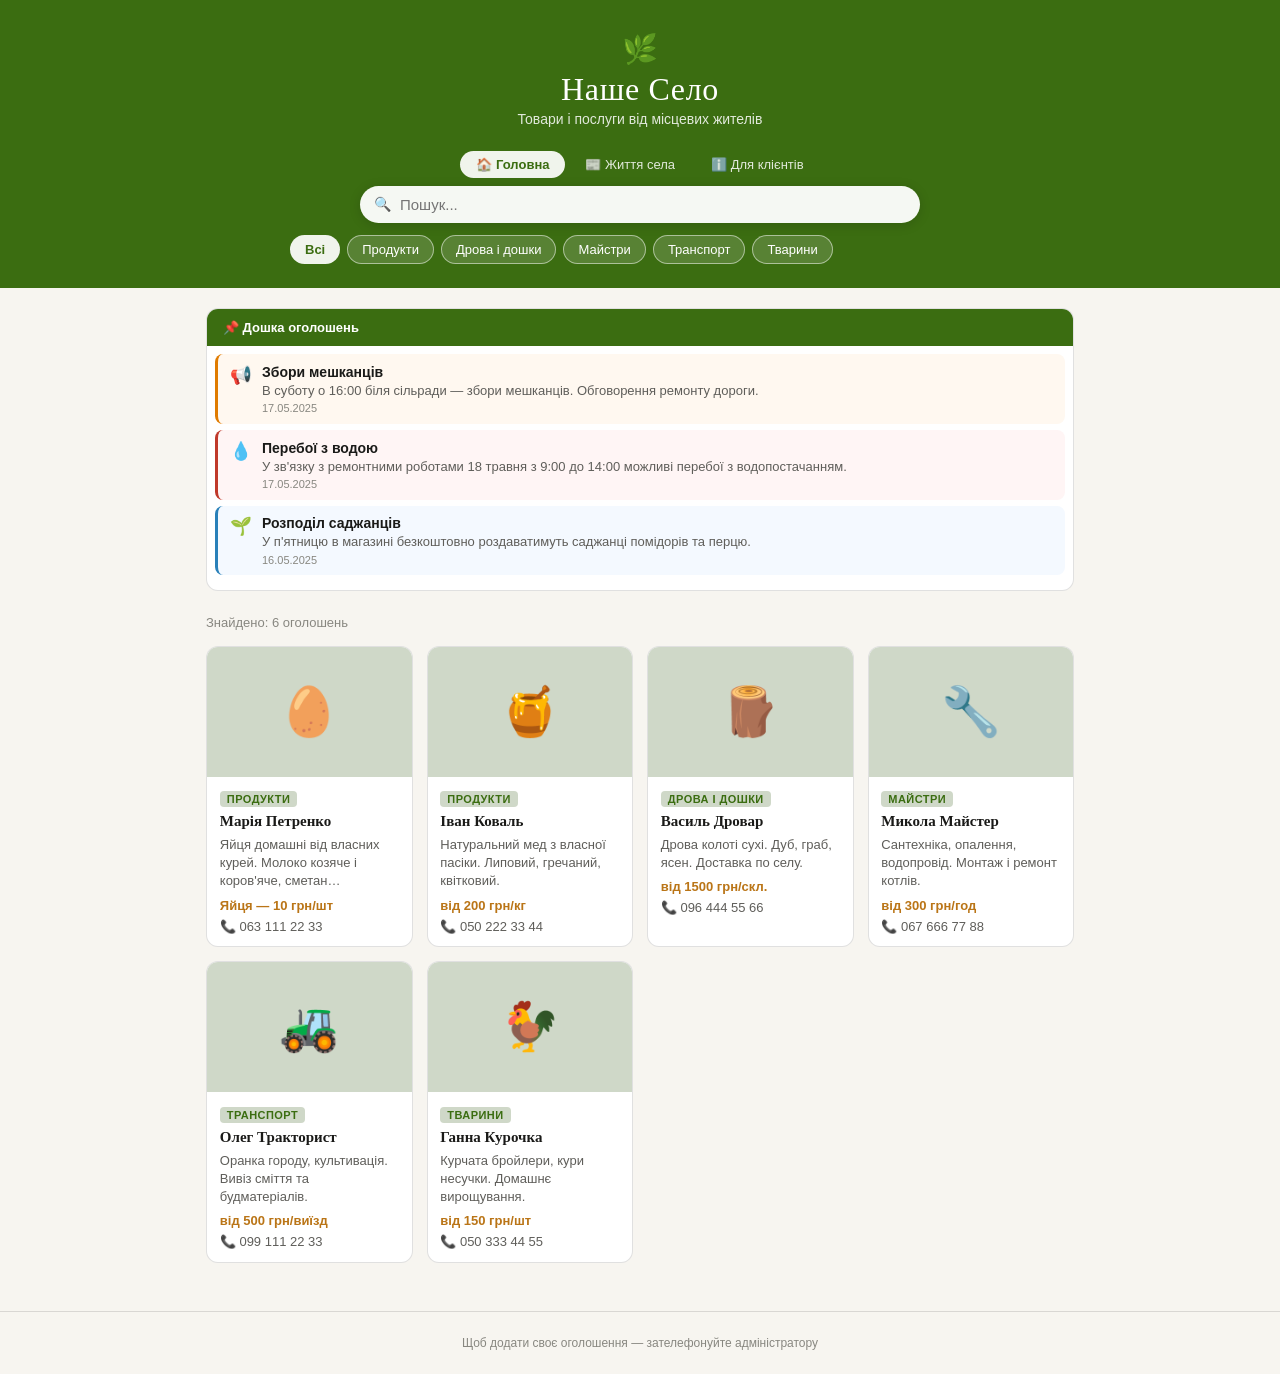
==== index.html @ 8e9ae5f3 "Add files via upload" ====
<!DOCTYPE html><html lang="uk"><head><meta charset="UTF-8"><meta name="viewport" content="width=device-width,initial-scale=1.0"><title>Наше Село — Товари і Послуги</title><style>:root{--green:#3B6D11;--green-light:rgb(207,216,200);--amber:#BA7517;--text:#1a1a18;--text-muted:#5F5E5A;--text-hint:#888780;--border:rgba(0,0,0,0.12);--bg:#f7f5f0;--radius:12px;}
*{box-sizing:border-box;margin:0;padding:0}
body{font-family:Georgia,'Times New Roman',serif;background:var(--bg);color:var(--text);min-height:100vh}
.site-hero{color:#fff;text-align:center;position:relative}
.hero-bg-img{display:block;width:100%;height:auto;vertical-align:top}
.hero-overlay{position:absolute;top:0;left:0;right:0;z-index:1;padding:1.5rem 1rem 0;display:flex;flex-direction:column;align-items:center}
.hero-tint{position:absolute;inset:0;background:rgba(0,0,0,0.42);z-index:0}
.hero-no-photo{background:var(--green);padding:2rem 1rem 0;display:flex;flex-direction:column;align-items:center}
.site-title{font-size:clamp(1.4rem,4vw,2rem);font-weight:normal;letter-spacing:.02em;margin-bottom:.2rem}
.site-sub{font-size:14px;opacity:.85;font-family:Arial,sans-serif;margin-bottom:1rem}
.header-leaf{font-size:1.8rem;display:block;margin-bottom:.3rem}
.nav-bar{background:rgba(0,0,0,0.25);display:flex;justify-content:center;gap:4px;padding:8px 16px;flex-wrap:wrap;position:relative;z-index:2}
.nav-link{padding:6px 16px;border-radius:20px;font-size:13px;font-family:Arial,sans-serif;color:rgba(255,255,255,0.85);text-decoration:none;transition:all .15s}
.nav-link:hover{background:rgba(255,255,255,0.15);color:#fff}
.nav-link.active{background:rgba(255,255,255,0.92);color:var(--green);font-weight:bold}
.controls{background:transparent;padding:0 1rem 1.25rem;position:relative;z-index:2}
.search-wrap{max-width:560px;margin:0 auto .75rem;position:relative}
.search-wrap input{width:100%;padding:10px 16px 10px 40px;border:none;border-radius:24px;font-size:15px;font-family:Arial,sans-serif;color:var(--text);background:rgba(255,255,255,0.95);outline:none;box-shadow:0 2px 12px rgba(0,0,0,0.15)}
.search-icon{position:absolute;left:14px;top:50%;transform:translateY(-50%);font-size:14px;color:#999}
.cats-scroll{display:flex;gap:7px;overflow-x:auto;padding-bottom:4px;max-width:700px;margin:0 auto;scrollbar-width:none}
.cats-scroll::-webkit-scrollbar{display:none}
.cat-btn{white-space:nowrap;padding:6px 14px;border:1.5px solid rgba(255,255,255,0.5);border-radius:20px;font-size:13px;font-family:Arial,sans-serif;cursor:pointer;background:rgba(255,255,255,0.15);color:#fff;transition:all .15s;flex-shrink:0}
.cat-btn.active{background:rgba(255,255,255,0.92);color:var(--green);border-color:transparent;font-weight:bold}
.main{max-width:900px;margin:0 auto;padding:1.25rem 1rem 3rem}
.count-line{font-size:13px;color:var(--text-hint);font-family:Arial,sans-serif;margin-bottom:1rem}
.news-board{background:#fff;border:1px solid var(--border);border-radius:var(--radius);margin-bottom:1.5rem;overflow:hidden}
.news-board-header{background:var(--green);color:#fff;padding:.7rem 1rem;font-family:Arial,sans-serif;font-size:13px;font-weight:bold;display:flex;align-items:center;gap:6px}
.news-list{padding:.5rem}
.news-item{padding:.6rem .75rem;border-radius:8px;margin-bottom:.4rem;display:flex;align-items:flex-start;gap:10px;border-left:3px solid #ddd}
.news-item.normal{border-left-color:#2980b9;background:#f4f9ff}
.news-item.important{border-left-color:#e07b00;background:#fff8f0}
.news-item.urgent{border-left-color:#c0392b;background:#fff5f5}
.news-emoji{font-size:1.1rem;flex-shrink:0;margin-top:1px}
.news-body{flex:1}
.news-title{font-size:14px;font-weight:bold;font-family:Arial,sans-serif;color:var(--text);margin-bottom:2px}
.news-text{font-size:13px;font-family:Arial,sans-serif;color:var(--text-muted);line-height:1.4}
.news-date{font-size:11px;color:var(--text-hint);font-family:Arial,sans-serif;margin-top:2px}
.grid{display:grid;grid-template-columns:repeat(auto-fill,minmax(200px,1fr));gap:14px}
.card{background:#fff;border:1px solid var(--border);border-radius:var(--radius);overflow:hidden;cursor:pointer;transition:box-shadow .2s,transform .15s}
.card:hover{box-shadow:0 4px 20px rgba(0,0,0,0.1);transform:translateY(-2px)}
.card-img{width:100%;height:130px;background:var(--green-light);display:flex;align-items:center;justify-content:center;font-size:3rem;overflow:hidden}
.card-img img{width:100%;height:100%;object-fit:cover}
.card-body{padding:.8rem}
.card-tag{font-size:11px;font-family:Arial,sans-serif;font-weight:bold;text-transform:uppercase;letter-spacing:.04em;color:var(--green);background:var(--green-light);padding:2px 7px;border-radius:4px;margin-bottom:5px;display:inline-block}
.card-name{font-size:15px;font-weight:bold;margin-bottom:4px;line-height:1.3}
.card-desc{font-size:13px;color:var(--text-muted);font-family:Arial,sans-serif;line-height:1.4;margin-bottom:7px}
.card-price{font-size:13px;font-family:Arial,sans-serif;color:var(--amber);font-weight:bold;margin-bottom:6px}
.card-phone{font-size:13px;font-family:Arial,sans-serif;color:var(--text-muted)}
.modal-overlay{display:none;position:fixed;inset:0;background:rgba(0,0,0,0.5);z-index:100;align-items:center;justify-content:center;padding:1rem}
.modal-overlay.open{display:flex}
.modal{background:#fff;border-radius:var(--radius);max-width:400px;width:100%;overflow:hidden;animation:fU .2s ease}
@keyframes fU{from{opacity:0;transform:translateY(20px)}to{opacity:1;transform:translateY(0)}}
.modal-img{width:100%;height:170px;background:var(--green-light);display:flex;align-items:center;justify-content:center;font-size:4.5rem;position:relative;overflow:hidden}
.modal-img img{width:100%;height:100%;object-fit:cover}
.modal-close{position:absolute;top:8px;right:8px;background:rgba(255,255,255,.9);border:none;border-radius:50%;width:30px;height:30px;font-size:16px;cursor:pointer;line-height:30px;text-align:center}
.modal-body{padding:1.1rem}
.modal-tag{font-size:11px;font-family:Arial,sans-serif;font-weight:bold;text-transform:uppercase;color:var(--green);background:var(--green-light);padding:2px 7px;border-radius:4px;margin-bottom:7px;display:inline-block}
.modal-name{font-size:18px;font-weight:bold;margin-bottom:5px}
.modal-desc{font-size:13px;color:var(--text-muted);font-family:Arial,sans-serif;line-height:1.55;margin-bottom:9px}
.modal-price{font-size:14px;font-family:Arial,sans-serif;color:var(--amber);font-weight:bold;margin-bottom:12px}
.modal-phone-btn{display:block;width:100%;padding:11px;background:var(--green);color:#fff;border:none;border-radius:8px;font-size:15px;font-family:Arial,sans-serif;cursor:pointer;text-decoration:none;text-align:center}
.empty{text-align:center;padding:3rem 1rem;color:var(--text-hint);font-family:Arial,sans-serif}
.empty span{font-size:2.5rem;display:block;margin-bottom:.75rem}
footer{text-align:center;padding:1.5rem;font-size:12px;color:var(--text-hint);font-family:Arial,sans-serif;border-top:1px solid var(--border)}
.page-header{max-width:900px;margin:1.5rem auto .5rem;padding:0 1rem;font-size:22px;font-weight:bold;color:var(--text)}
.page-sub{max-width:900px;margin:0 auto 1rem;padding:0 1rem;font-size:14px;color:var(--text-muted);font-family:Arial,sans-serif}
.life-card{background:#fff;border:1px solid var(--border);border-radius:var(--radius);padding:1.1rem;margin-bottom:12px;display:flex;gap:12px;align-items:flex-start}
.life-emoji{font-size:2rem;flex-shrink:0;margin-top:2px}
.life-body{flex:1}
.life-title{font-size:16px;font-weight:bold;margin-bottom:4px}
.life-text{font-size:14px;font-family:Arial,sans-serif;color:var(--text-muted);line-height:1.55}
.life-date{font-size:12px;color:var(--text-hint);font-family:Arial,sans-serif;margin-top:5px}
.info-card{background:#fff;border:1px solid var(--border);border-radius:var(--radius);padding:1.1rem;margin-bottom:12px;display:flex;gap:12px;align-items:flex-start}
.info-emoji{font-size:1.8rem;flex-shrink:0;margin-top:2px}
.info-body{flex:1}
.info-title{font-size:15px;font-weight:bold;margin-bottom:5px;font-family:Arial,sans-serif}
.info-text{font-size:14px;font-family:Arial,sans-serif;color:var(--text-muted);line-height:1.6}
@media(max-width:480px){.grid{grid-template-columns:1fr 1fr;gap:10px}.card-img{height:100px;font-size:2rem}}</style></head><body>
<div class="site-hero">
  <div class="hero-no-photo" style="background:var(--green)">
    <span class="header-leaf">🌿</span>
    <div class="site-title">Наше Село</div>
    <div class="site-sub">Товари і послуги від місцевих жителів</div>
  </div>
  <div class="nav-bar" style="background:var(--green)"><a href="index.html" class="nav-link active">🏠 Головна</a><a href="life.html" class="nav-link">📰 Життя села</a><a href="info.html" class="nav-link">ℹ️ Для клієнтів</a></div>
  <div class="controls" style="background:var(--green)"><div class="search-wrap"><span class="search-icon">🔍</span><input type="text" id="search" placeholder="Пошук..." oninput="render()"></div><div class="cats-scroll" id="cats"></div></div>
</div>
<main class="main">
  <div id="news-board"></div>
  <div class="count-line" id="count"></div>
  <div class="grid" id="grid"></div>
</main>
<footer>Щоб додати своє оголошення — зателефонуйте адміністратору</footer>
<div class="modal-overlay" id="modal" onclick="if(event.target===this)closeModal()">
  <div class="modal">
    <div class="modal-img" id="m-img"><button class="modal-close" onclick="closeModal()">✕</button></div>
    <div class="modal-body"><div class="modal-tag" id="m-tag"></div><div class="modal-name" id="m-name"></div><div class="modal-desc" id="m-desc"></div><div class="modal-price" id="m-price"></div><a class="modal-phone-btn" id="m-phone">📞</a></div>
  </div>
</div>
<script>
const sellers=[{"id":1,"cat":"food","emoji":"🥚","name":"Марія Петренко","desc":"Яйця домашні від власних курей. Молоко козяче і коров'яче, сметана.","price":"Яйця — 10 грн/шт","phone":"063 111 22 33","photo":""},{"id":2,"cat":"food","emoji":"🍯","name":"Іван Коваль","desc":"Натуральний мед з власної пасіки. Липовий, гречаний, квітковий.","price":"від 200 грн/кг","phone":"050 222 33 44","photo":""},{"id":3,"cat":"wood","emoji":"🪵","name":"Василь Дровар","desc":"Дрова колоті сухі. Дуб, граб, ясен. Доставка по селу.","price":"від 1500 грн/скл.","phone":"096 444 55 66","photo":""},{"id":4,"cat":"service","emoji":"🔧","name":"Микола Майстер","desc":"Сантехніка, опалення, водопровід. Монтаж і ремонт котлів.","price":"від 300 грн/год","phone":"067 666 77 88","photo":""},{"id":5,"cat":"transport","emoji":"🚜","name":"Олег Тракторист","desc":"Оранка городу, культивація. Вивіз сміття та будматеріалів.","price":"від 500 грн/виїзд","phone":"099 111 22 33","photo":""},{"id":6,"cat":"animals","emoji":"🐓","name":"Ганна Курочка","desc":"Курчата бройлери, кури несучки. Домашнє вирощування.","price":"від 150 грн/шт","phone":"050 333 44 55","photo":""}];
const newsItems=[{"id":101,"emoji":"📢","title":"Збори мешканців","text":"В суботу о 16:00 біля сільради — збори мешканців. Обговорення ремонту дороги.","date":"17.05.2025","priority":"important"},{"id":102,"emoji":"💧","title":"Перебої з водою","text":"У зв'язку з ремонтними роботами 18 травня з 9:00 до 14:00 можливі перебої з водопостачанням.","date":"17.05.2025","priority":"urgent"},{"id":103,"emoji":"🌱","title":"Розподіл саджанців","text":"У п'ятницю в магазині безкоштовно роздаватимуть саджанці помідорів та перцю.","date":"16.05.2025","priority":"normal"}];
const CATS=[{"id":"all","label":"Всі"},{"id":"food","label":"Продукти"},{"id":"wood","label":"Дрова і дошки"},{"id":"service","label":"Майстри"},{"id":"transport","label":"Транспорт"},{"id":"animals","label":"Тварини"}];
let cat='all';
function cLabel(id){return CATS.find(c=>c.id===id)?.label||id;}
function renderNews(){
  const nb=document.getElementById('news-board');
  if(!newsItems.length){nb.style.display='none';return;}
  nb.innerHTML='<div class="news-board"><div class="news-board-header">📌 Дошка оголошень</div><div class="news-list">'+
    newsItems.map(n=>`<div class="news-item ${n.priority}"><div class="news-emoji">${n.emoji}</div><div class="news-body"><div class="news-title">${n.title}</div><div class="news-text">${n.text}</div><div class="news-date">${n.date}</div></div></div>`).join('')+
  '</div></div>';
}
function renderCats(){document.getElementById('cats').innerHTML=CATS.map(c=>`<button class="cat-btn${c.id===cat?' active':''}" onclick="setCat('${c.id}')">${c.label}</button>`).join('');}
function setCat(id){cat=id;render();}
function wf(n,a,b,c){const m=n%10,h=n%100;if(h>=11&&h<=19)return c;if(m===1)return a;if(m>=2&&m<=4)return b;return c;}
function render(){
  renderCats();
  const q=(document.getElementById('search').value||'').toLowerCase().trim();
  const f=sellers.filter(s=>(cat==='all'||s.cat===cat)&&(!q||s.name.toLowerCase().includes(q)||s.desc.toLowerCase().includes(q)));
  document.getElementById('count').textContent=f.length?`Знайдено: ${f.length} ${wf(f.length,'оголошення','оголошення','оголошень')}`:'';
  const g=document.getElementById('grid');
  if(!f.length){g.innerHTML='<div class="empty"><span>🌾</span>Нічого не знайдено.</div>';return;}
  g.innerHTML=f.map(s=>`<div class="card" onclick="openModal(${s.id})"><div class="card-img">${s.photo?`<img src="${s.photo}" alt="">`:s.emoji}</div><div class="card-body"><div class="card-tag">${cLabel(s.cat)}</div><div class="card-name">${s.name}</div><div class="card-desc">${s.desc.length>65?s.desc.slice(0,65)+'…':s.desc}</div><div class="card-price">${s.price}</div><div class="card-phone">📞 ${s.phone}</div></div></div>`).join('');
}
function openModal(id){
  const s=sellers.find(x=>x.id===id);if(!s)return;
  const mi=document.getElementById('m-img');
  mi.innerHTML=s.photo?`<img src="${s.photo}" alt="" style="width:100%;height:100%;object-fit:cover"><button class="modal-close" onclick="closeModal()">✕</button>`:`<span style="font-size:4.5rem">${s.emoji}</span><button class="modal-close" onclick="closeModal()">✕</button>`;
  document.getElementById('m-tag').textContent=cLabel(s.cat);
  document.getElementById('m-name').textContent=s.name;
  document.getElementById('m-desc').textContent=s.desc;
  document.getElementById('m-price').textContent=s.price;
  const btn=document.getElementById('m-phone');btn.textContent='📞 '+s.phone;btn.href='tel:'+s.phone.replace(/\s/g,'');
  document.getElementById('modal').classList.add('open');document.body.style.overflow='hidden';
}
function closeModal(){document.getElementById('modal').classList.remove('open');document.body.style.overflow='';}
document.addEventListener('keydown',e=>{if(e.key==='Escape')closeModal();});
renderNews();render();
</script></body></html>
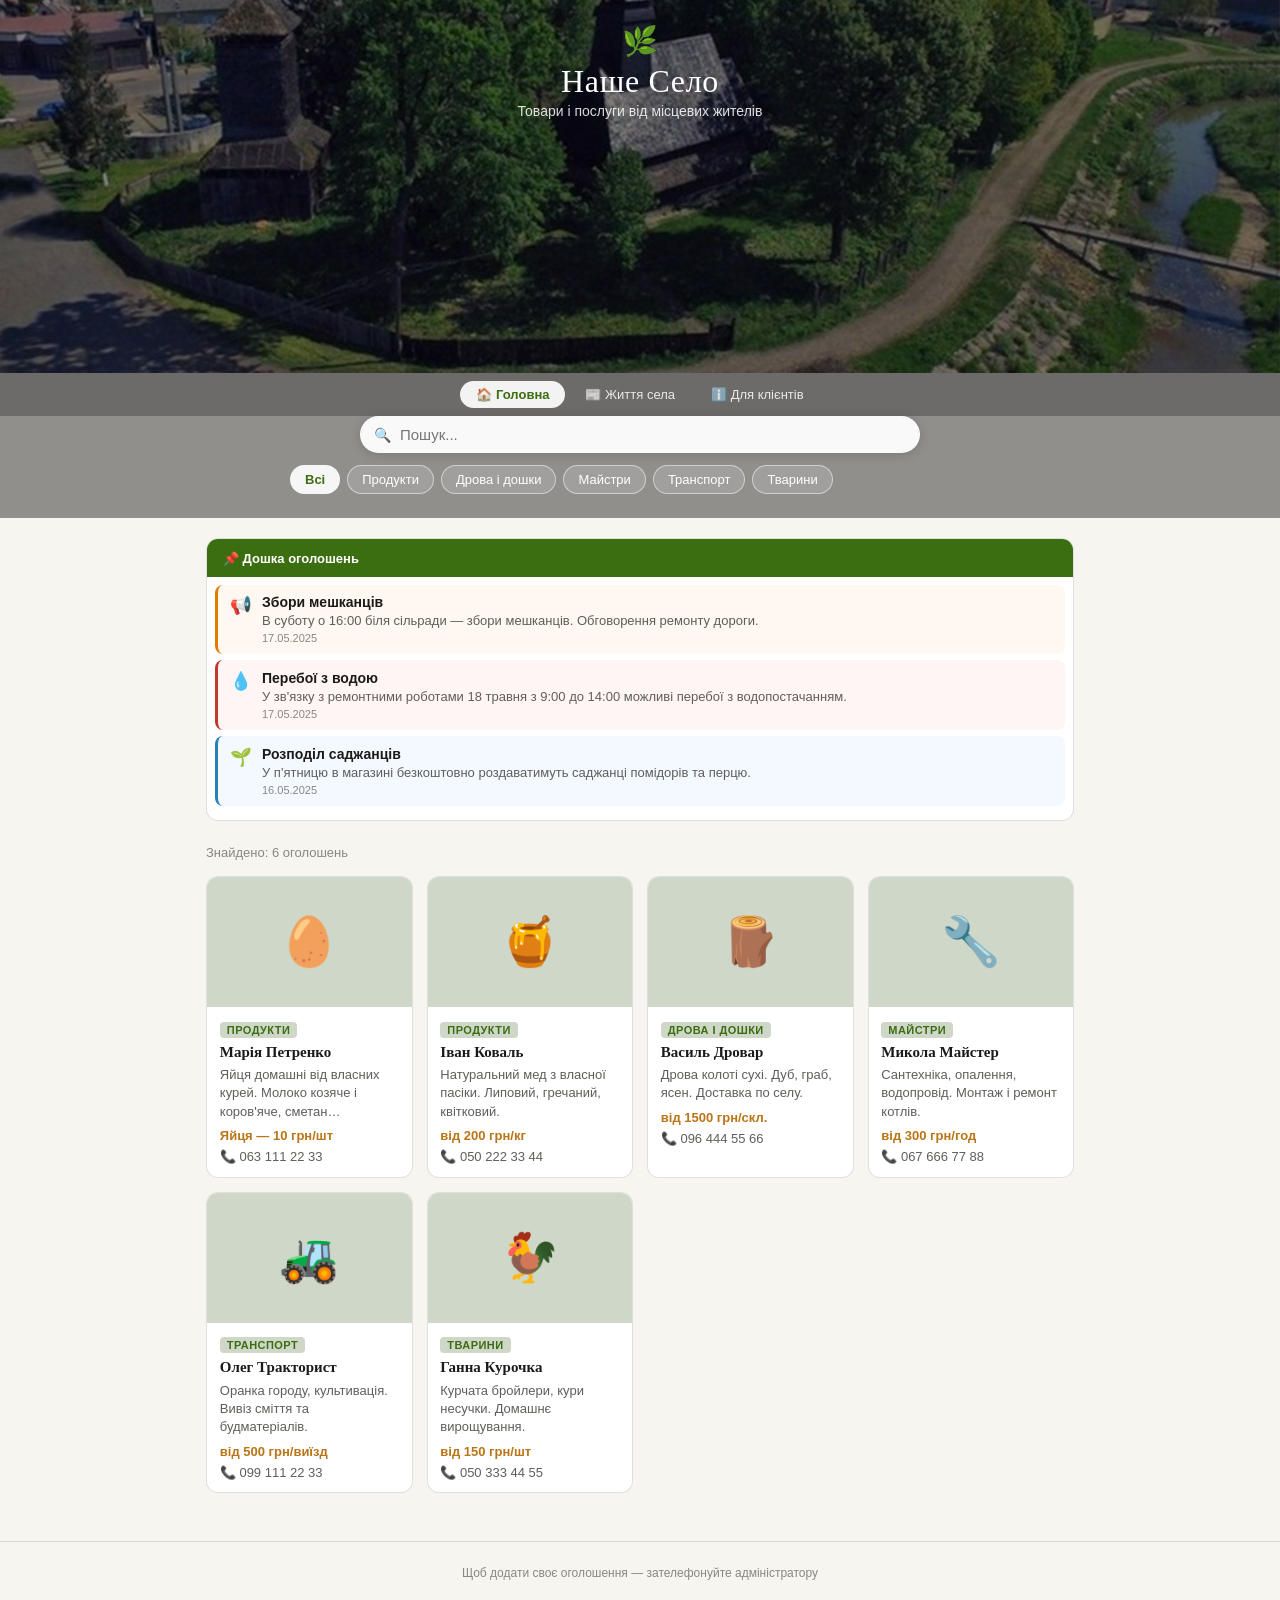
==== commit 509b9424: "Add files via upload" ====
--- a/index.html
+++ b/index.html
@@ -77,13 +77,15 @@
 .info-text{font-size:14px;font-family:Arial,sans-serif;color:var(--text-muted);line-height:1.6}
 @media(max-width:480px){.grid{grid-template-columns:1fr 1fr;gap:10px}.card-img{height:100px;font-size:2rem}}</style></head><body>
 <div class="site-hero">
-  <div class="hero-no-photo" style="background:var(--green)">
+  <img class="hero-bg-img" src="[data-uri]" alt="">
+  <div class="hero-tint"></div>
+  <div class="hero-overlay">
     <span class="header-leaf">🌿</span>
     <div class="site-title">Наше Село</div>
     <div class="site-sub">Товари і послуги від місцевих жителів</div>
   </div>
-  <div class="nav-bar" style="background:var(--green)"><a href="index.html" class="nav-link active">🏠 Головна</a><a href="life.html" class="nav-link">📰 Життя села</a><a href="info.html" class="nav-link">ℹ️ Для клієнтів</a></div>
-  <div class="controls" style="background:var(--green)"><div class="search-wrap"><span class="search-icon">🔍</span><input type="text" id="search" placeholder="Пошук..." oninput="render()"></div><div class="cats-scroll" id="cats"></div></div>
+  <div class="nav-bar"><a href="index.html" class="nav-link active">🏠 Головна</a><a href="life.html" class="nav-link">📰 Життя села</a><a href="info.html" class="nav-link">ℹ️ Для клієнтів</a></div>
+  <div class="controls"><div class="search-wrap"><span class="search-icon">🔍</span><input type="text" id="search" placeholder="Пошук..." oninput="render()"></div><div class="cats-scroll" id="cats"></div></div>
 </div>
 <main class="main">
   <div id="news-board"></div>
